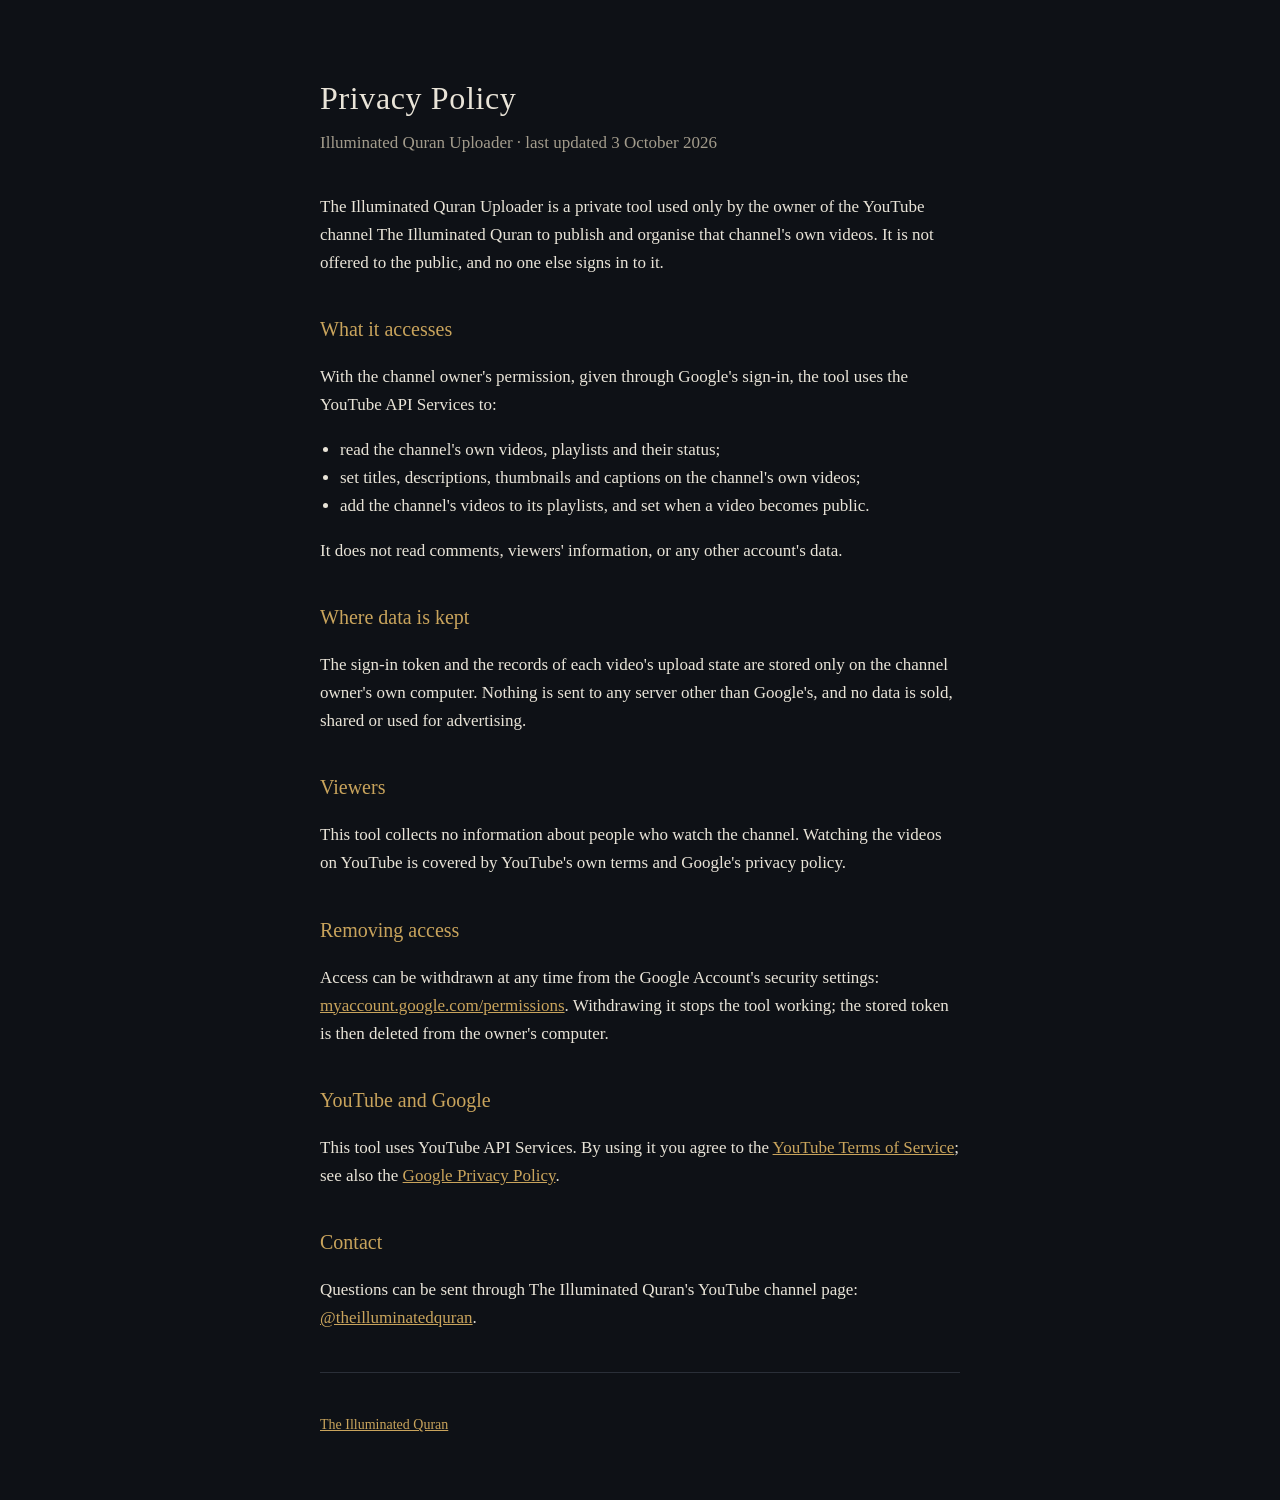
==== privacy.html @ 0720ee12 "Homepage and privacy policy for The Illuminated Quran" ====
<!doctype html>
<html lang="en"><head><meta charset="utf-8"><meta name="viewport" content="width=device-width,initial-scale=1">
<title>Privacy Policy · The Illuminated Quran</title><link rel="stylesheet" href="style.css"></head>
<body><main>
<h1>Privacy Policy</h1>
<p class="sub">Illuminated Quran Uploader · last updated 3 October 2026</p>
<p>The Illuminated Quran Uploader is a private tool used only by the owner of the YouTube channel The Illuminated Quran to publish and organise that channel's own videos. It is not offered to the public, and no one else signs in to it.</p>
<h2>What it accesses</h2>
<p>With the channel owner's permission, given through Google's sign-in, the tool uses the YouTube API Services to:</p>
<ul>
<li>read the channel's own videos, playlists and their status;</li>
<li>set titles, descriptions, thumbnails and captions on the channel's own videos;</li>
<li>add the channel's videos to its playlists, and set when a video becomes public.</li>
</ul>
<p>It does not read comments, viewers' information, or any other account's data.</p>
<h2>Where data is kept</h2>
<p>The sign-in token and the records of each video's upload state are stored only on the channel owner's own computer. Nothing is sent to any server other than Google's, and no data is sold, shared or used for advertising.</p>
<h2>Viewers</h2>
<p>This tool collects no information about people who watch the channel. Watching the videos on YouTube is covered by YouTube's own terms and Google's privacy policy.</p>
<h2>Removing access</h2>
<p>Access can be withdrawn at any time from the Google Account's security settings: <a href="https://myaccount.google.com/permissions">myaccount.google.com/permissions</a>. Withdrawing it stops the tool working; the stored token is then deleted from the owner's computer.</p>
<h2>YouTube and Google</h2>
<p>This tool uses YouTube API Services. By using it you agree to the <a href="https://www.youtube.com/t/terms">YouTube Terms of Service</a>; see also the <a href="https://policies.google.com/privacy">Google Privacy Policy</a>.</p>
<h2>Contact</h2>
<p>Questions can be sent through The Illuminated Quran's YouTube channel page: <a href="https://www.youtube.com/@theilluminatedquran">@theilluminatedquran</a>.</p>
<hr><footer><a href="index.html">The Illuminated Quran</a></footer>
</main></body></html>
---- style.css ----
:root{--bg:#0e1116;--fg:#e9e4d8;--muted:#a39c8c;--gold:#c9a45c;--rule:#2a2f38}
*{box-sizing:border-box}
body{margin:0;background:var(--bg);color:var(--fg);font:17px/1.65 Georgia,"Times New Roman",serif;padding:0 20px}
main{max-width:640px;margin:0 auto;padding:72px 0 64px}
.ar{font-size:30px;color:var(--gold);margin:0 0 6px;direction:rtl;text-align:left}
h1{font-weight:normal;font-size:32px;letter-spacing:.02em;margin:0 0 4px;text-wrap:balance}
h2{font-weight:normal;font-size:20px;color:var(--gold);margin:36px 0 8px}
.sub{color:var(--muted);margin:0 0 36px}
hr{border:0;border-top:1px solid var(--rule);margin:40px 0}
a{color:var(--gold)}
footer{color:var(--muted);font-size:14px}
ul{padding-left:20px}
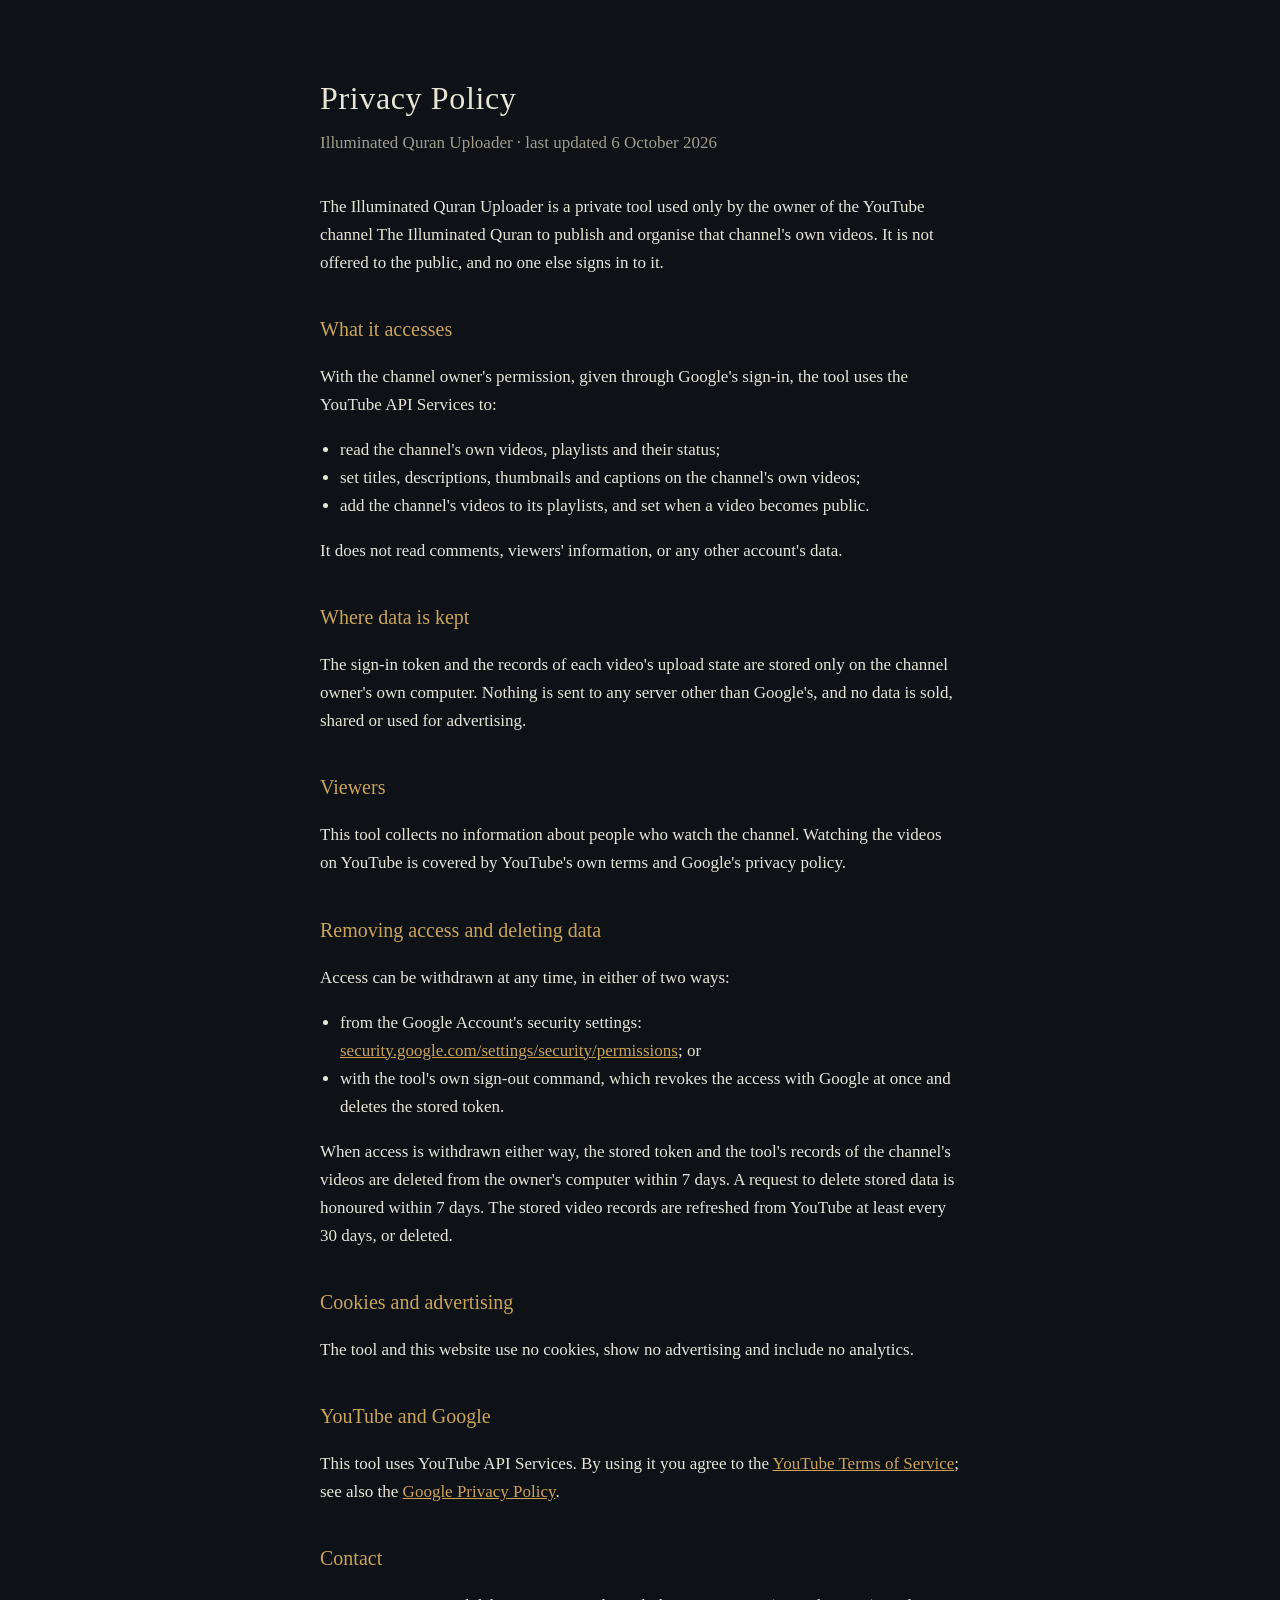
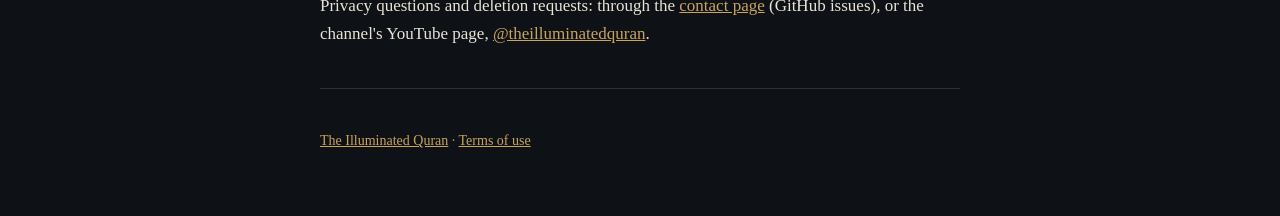
==== commit 2612a481: "Terms of use, developed-with-YouTube logo, revocation and deletion terms in the privacy policy Co-Au" ====
--- a/privacy.html
+++ b/privacy.html
@@ -3,7 +3,7 @@
 <title>Privacy Policy · The Illuminated Quran</title><link rel="stylesheet" href="style.css"></head>
 <body><main>
 <h1>Privacy Policy</h1>
-<p class="sub">Illuminated Quran Uploader · last updated 3 October 2026</p>
+<p class="sub">Illuminated Quran Uploader · last updated 6 October 2026</p>
 <p>The Illuminated Quran Uploader is a private tool used only by the owner of the YouTube channel The Illuminated Quran to publish and organise that channel's own videos. It is not offered to the public, and no one else signs in to it.</p>
 <h2>What it accesses</h2>
 <p>With the channel owner's permission, given through Google's sign-in, the tool uses the YouTube API Services to:</p>
@@ -17,11 +17,18 @@
 <p>The sign-in token and the records of each video's upload state are stored only on the channel owner's own computer. Nothing is sent to any server other than Google's, and no data is sold, shared or used for advertising.</p>
 <h2>Viewers</h2>
 <p>This tool collects no information about people who watch the channel. Watching the videos on YouTube is covered by YouTube's own terms and Google's privacy policy.</p>
-<h2>Removing access</h2>
-<p>Access can be withdrawn at any time from the Google Account's security settings: <a href="https://myaccount.google.com/permissions">myaccount.google.com/permissions</a>. Withdrawing it stops the tool working; the stored token is then deleted from the owner's computer.</p>
+<h2>Removing access and deleting data</h2>
+<p>Access can be withdrawn at any time, in either of two ways:</p>
+<ul>
+<li>from the Google Account's security settings: <a href="https://security.google.com/settings/security/permissions">security.google.com/settings/security/permissions</a>; or</li>
+<li>with the tool's own sign-out command, which revokes the access with Google at once and deletes the stored token.</li>
+</ul>
+<p>When access is withdrawn either way, the stored token and the tool's records of the channel's videos are deleted from the owner's computer within 7 days. A request to delete stored data is honoured within 7 days. The stored video records are refreshed from YouTube at least every 30 days, or deleted.</p>
+<h2>Cookies and advertising</h2>
+<p>The tool and this website use no cookies, show no advertising and include no analytics.</p>
 <h2>YouTube and Google</h2>
 <p>This tool uses YouTube API Services. By using it you agree to the <a href="https://www.youtube.com/t/terms">YouTube Terms of Service</a>; see also the <a href="https://policies.google.com/privacy">Google Privacy Policy</a>.</p>
 <h2>Contact</h2>
-<p>Questions can be sent through The Illuminated Quran's YouTube channel page: <a href="https://www.youtube.com/@theilluminatedquran">@theilluminatedquran</a>.</p>
-<hr><footer><a href="index.html">The Illuminated Quran</a></footer>
+<p>Privacy questions and deletion requests: through the <a href="https://github.com/silkroad-coder/illuminated-quran/issues">contact page</a> (GitHub issues), or the channel's YouTube page, <a href="https://www.youtube.com/@theilluminatedquran">@theilluminatedquran</a>.</p>
+<hr><footer><a href="index.html">The Illuminated Quran</a> · <a href="terms.html">Terms of use</a></footer>
 </main></body></html>
--- a/style.css
+++ b/style.css
@@ -10,3 +10,4 @@
 a{color:var(--gold)}
 footer{color:var(--muted);font-size:14px}
 ul{padding-left:20px}
+.yt{margin:32px 0 0}.yt img{display:block;max-width:100%;height:auto}
